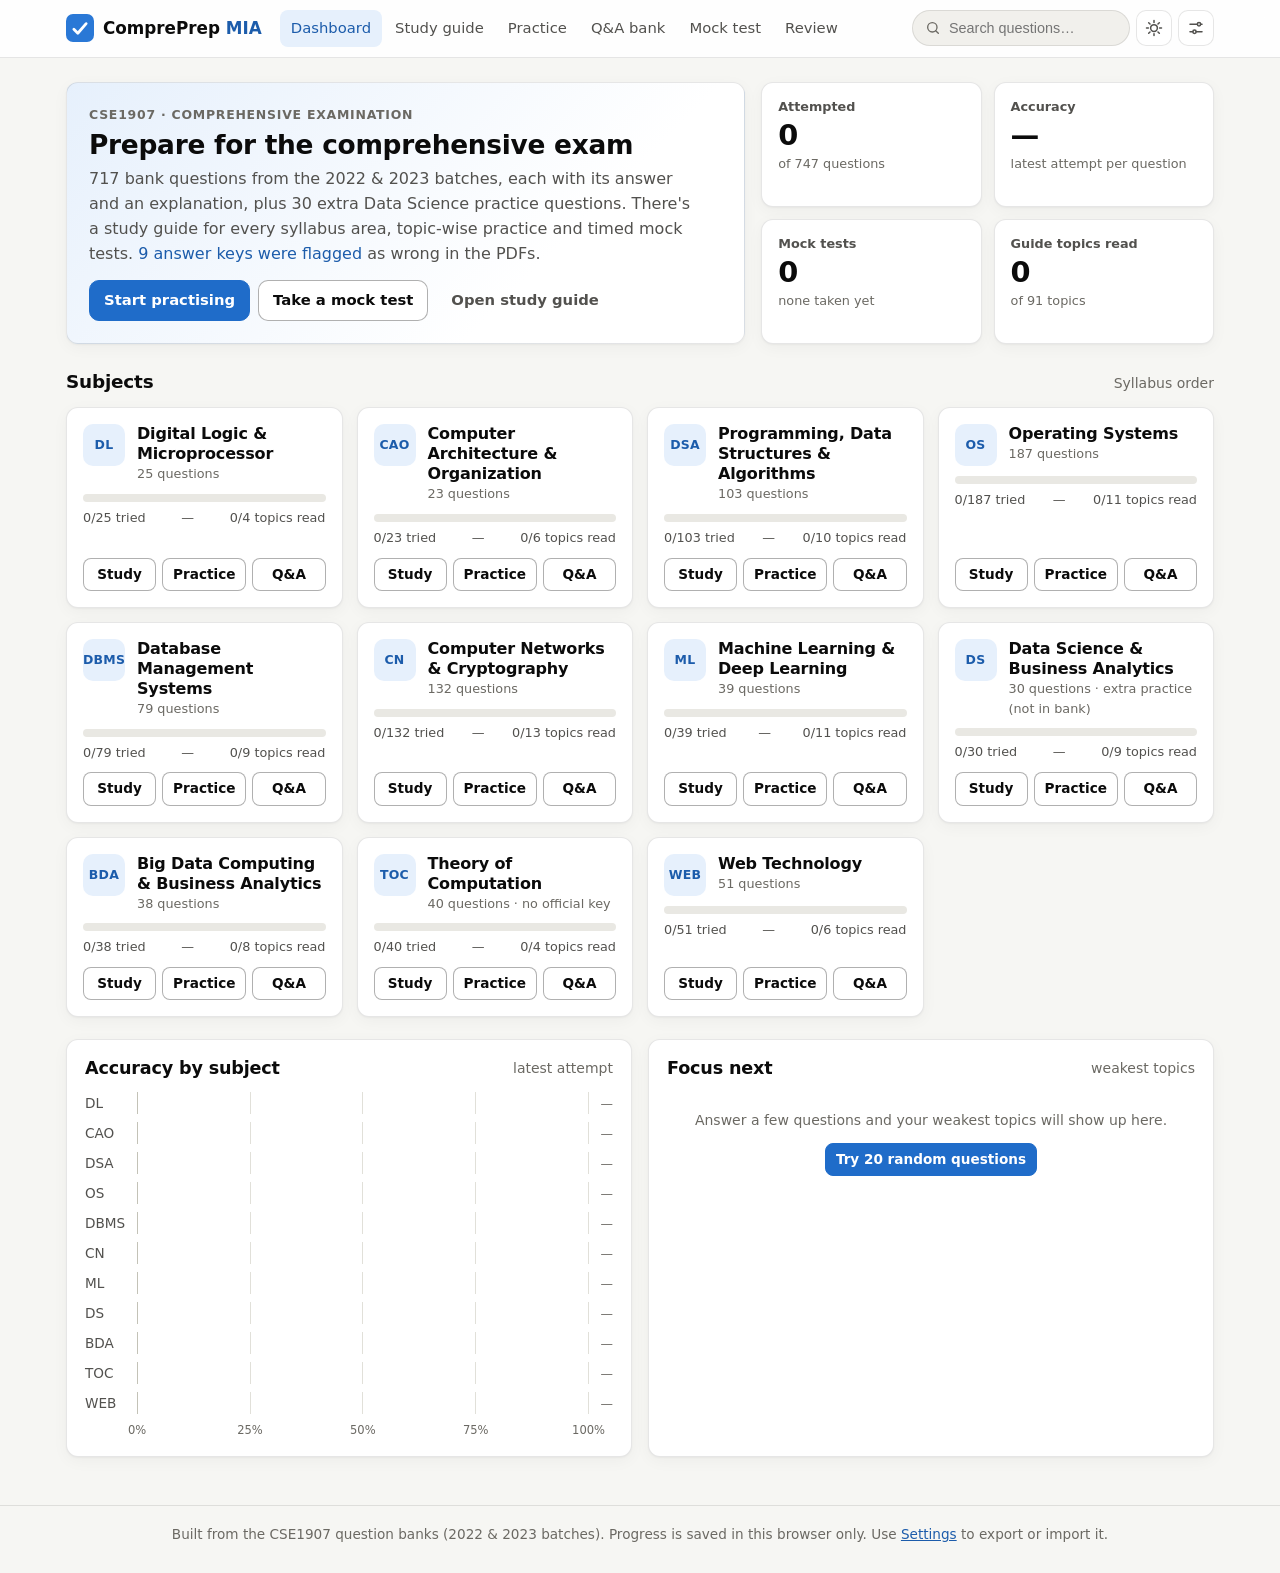
==== index.html @ 234222cb "added index" ====
<!doctype html>
<html lang="en">
<head>
  <meta charset="utf-8">
  <meta name="viewport" content="width=device-width, initial-scale=1">
  <title>ComprePrep MIA</title>
  <meta name="description" content="Study guides, the full question bank with answers and explanations, practice mode and timed mock tests for the CSE1907 Comprehensive Examination.">
  <!-- Fallback redirect if JavaScript is disabled -->
  <meta http-equiv="refresh" content="0; url=website/">
  <link rel="canonical" href="website/">
  <link rel="icon" href="data:image/svg+xml,%3Csvg xmlns='http://www.w3.org/2000/svg' viewBox='0 0 32 32'%3E%3Crect width='32' height='32' rx='7' fill='%232a78d6'/%3E%3Cpath d='M9 17.5l4.5 4.5L23 11' stroke='white' stroke-width='3.2' fill='none' stroke-linecap='round' stroke-linejoin='round'/%3E%3C/svg%3E">
  <script>
    // Relative path so it works at a domain root or under a sub-path; keeps any #/route deep link
    location.replace('website/' + location.search + location.hash);
  </script>
  <style>
    :root { color-scheme: light; --bg: #f6f6f3; --surface: #ffffff; --text: #0b0b0b; --text-2: #52514e; --accent: #1f6cc9; --border: rgba(11, 11, 11, 0.10); }
    @media (prefers-color-scheme: dark) {
      :root { color-scheme: dark; --bg: #0d0d0d; --surface: #1a1a19; --text: #ffffff; --text-2: #c3c2b7; --accent: #86b6ef; --border: rgba(255, 255, 255, 0.10); }
    }
    * { box-sizing: border-box; }
    body { margin: 0; min-height: 100vh; display: grid; place-items: center; padding: 16px; background: var(--bg); color: var(--text);
           font: 16px/1.5 system-ui, -apple-system, "Segoe UI", Roboto, sans-serif; }
    .card { max-width: 420px; width: 100%; text-align: center; background: var(--surface); border: 1px solid var(--border); border-radius: 14px; padding: 28px 24px; }
    .mark { display: inline-flex; margin-bottom: 12px; }
    h1 { font-size: 1.3rem; margin: 0 0 6px; }
    h1 b { color: var(--accent); }
    p { margin: 0 0 16px; color: var(--text-2); }
    a.btn { display: inline-block; padding: 9px 18px; border-radius: 10px; background: #1f6cc9; color: #fff; text-decoration: none; font-weight: 600; }
    a.btn:focus-visible { outline: 2px solid var(--accent); outline-offset: 2px; }
  </style>
</head>
<body>
  <main class="card">
    <span class="mark" aria-hidden="true">
      <svg viewBox="0 0 32 32" width="40" height="40"><rect width="32" height="32" rx="8" fill="#2a78d6"/><path d="M9 17.5l4.5 4.5L23 11" stroke="#fff" stroke-width="3.2" fill="none" stroke-linecap="round" stroke-linejoin="round"/></svg>
    </span>
    <h1>ComprePrep <b>MIA</b></h1>
    <p>Taking you to the study site…</p>
    <a class="btn" href="website/">Open ComprePrep MIA</a>
  </main>
</body>
</html>
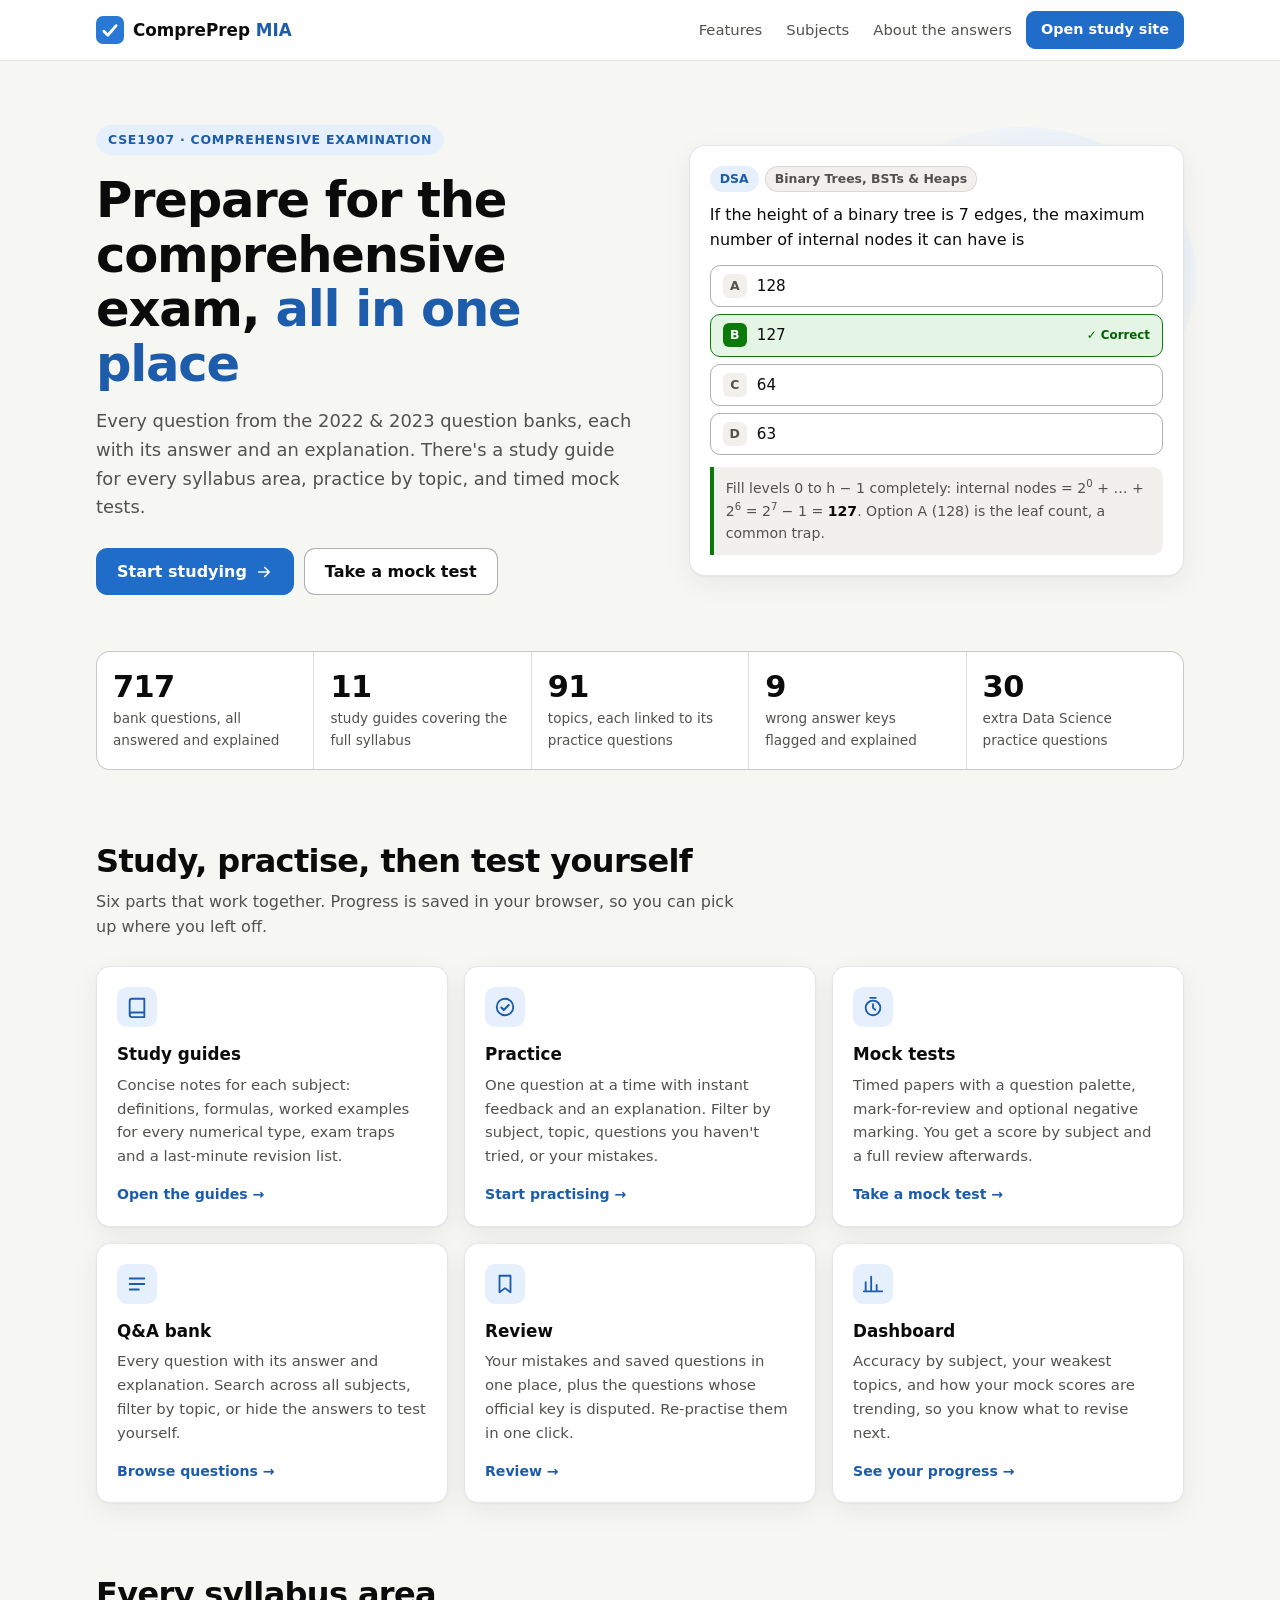
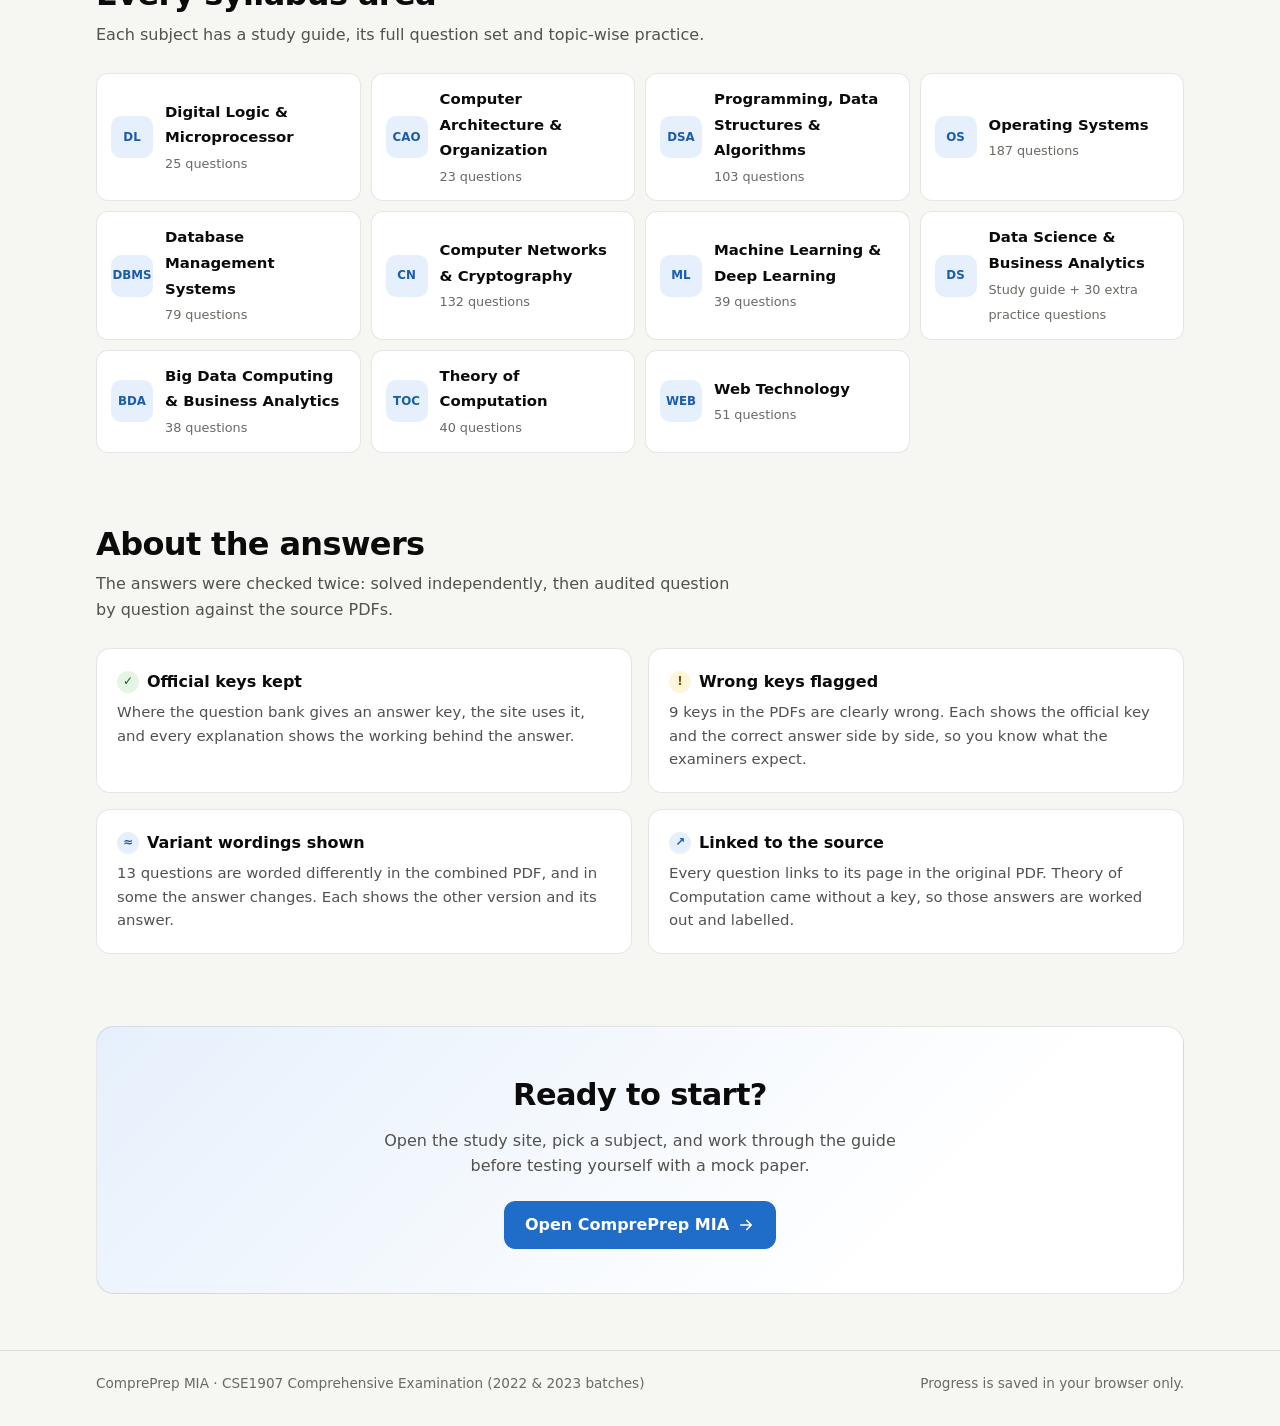
==== commit 26104847: "updates, landing page" ====
--- a/index.html
+++ b/index.html
@@ -4,40 +4,311 @@
   <meta charset="utf-8">
   <meta name="viewport" content="width=device-width, initial-scale=1">
   <title>ComprePrep MIA</title>
-  <meta name="description" content="Study guides, the full question bank with answers and explanations, practice mode and timed mock tests for the CSE1907 Comprehensive Examination.">
-  <!-- Fallback redirect if JavaScript is disabled -->
-  <meta http-equiv="refresh" content="0; url=website/">
-  <link rel="canonical" href="website/">
+  <meta name="description" content="Prepare for the CSE1907 Comprehensive Examination: 717 bank questions with answers and explanations, study guides for every syllabus area, topic-wise practice and timed mock tests.">
   <link rel="icon" href="data:image/svg+xml,%3Csvg xmlns='http://www.w3.org/2000/svg' viewBox='0 0 32 32'%3E%3Crect width='32' height='32' rx='7' fill='%232a78d6'/%3E%3Cpath d='M9 17.5l4.5 4.5L23 11' stroke='white' stroke-width='3.2' fill='none' stroke-linecap='round' stroke-linejoin='round'/%3E%3C/svg%3E">
   <script>
-    // Relative path so it works at a domain root or under a sub-path; keeps any #/route deep link
-    location.replace('website/' + location.search + location.hash);
+    // follow the theme chosen inside the study site, if any
+    try { var t = JSON.parse(localStorage.getItem('compreprep-mia-v1') || '{}'); if (t.settings && (t.settings.theme === 'light' || t.settings.theme === 'dark')) document.documentElement.setAttribute('data-theme', t.settings.theme); } catch (e) {}
   </script>
   <style>
-    :root { color-scheme: light; --bg: #f6f6f3; --surface: #ffffff; --text: #0b0b0b; --text-2: #52514e; --accent: #1f6cc9; --border: rgba(11, 11, 11, 0.10); }
+    :root {
+      color-scheme: light;
+      --bg: #f6f6f3; --surface: #ffffff; --surface-2: #f1f0ec; --border: rgba(11, 11, 11, 0.10); --border-strong: rgba(11, 11, 11, 0.32);
+      --text: #0b0b0b; --text-2: #52514e; --muted: #6b6963;
+      --accent: #2a78d6; --accent-strong: #1f6cc9; --accent-ink: #1c5cab; --accent-soft: #e6f0fc;
+      --good: #0b7a0b; --good-ink: #006300; --good-soft: #e5f5e5; --warn-ink: #7a5000; --warn-soft: #fff5db;
+      --shadow: 0 1px 2px rgba(11, 11, 11, 0.04), 0 8px 28px rgba(11, 11, 11, 0.06);
+      --font: system-ui, -apple-system, "Segoe UI", Roboto, "Helvetica Neue", Arial, sans-serif;
+      --mono: ui-monospace, SFMono-Regular, Menlo, Consolas, monospace;
+    }
     @media (prefers-color-scheme: dark) {
-      :root { color-scheme: dark; --bg: #0d0d0d; --surface: #1a1a19; --text: #ffffff; --text-2: #c3c2b7; --accent: #86b6ef; --border: rgba(255, 255, 255, 0.10); }
+      :root:not([data-theme="light"]) {
+        color-scheme: dark;
+        --bg: #0d0d0d; --surface: #1a1a19; --surface-2: #232321; --border: rgba(255, 255, 255, 0.10); --border-strong: rgba(255, 255, 255, 0.28);
+        --text: #ffffff; --text-2: #c3c2b7; --muted: #98968f;
+        --accent: #3987e5; --accent-strong: #2f6fc0; --accent-ink: #86b6ef; --accent-soft: #14273f;
+        --good-ink: #4cc94c; --good-soft: #10260f; --warn-ink: #fac454; --warn-soft: #2e2410;
+        --shadow: 0 1px 2px rgba(0, 0, 0, 0.3);
+      }
     }
+    :root[data-theme="dark"] {
+      color-scheme: dark;
+      --bg: #0d0d0d; --surface: #1a1a19; --surface-2: #232321; --border: rgba(255, 255, 255, 0.10); --border-strong: rgba(255, 255, 255, 0.28);
+      --text: #ffffff; --text-2: #c3c2b7; --muted: #98968f;
+      --accent: #3987e5; --accent-strong: #2f6fc0; --accent-ink: #86b6ef; --accent-soft: #14273f;
+      --good-ink: #4cc94c; --good-soft: #10260f; --warn-ink: #fac454; --warn-soft: #2e2410;
+      --shadow: 0 1px 2px rgba(0, 0, 0, 0.3);
+    }
+
     * { box-sizing: border-box; }
-    body { margin: 0; min-height: 100vh; display: grid; place-items: center; padding: 16px; background: var(--bg); color: var(--text);
-           font: 16px/1.5 system-ui, -apple-system, "Segoe UI", Roboto, sans-serif; }
-    .card { max-width: 420px; width: 100%; text-align: center; background: var(--surface); border: 1px solid var(--border); border-radius: 14px; padding: 28px 24px; }
-    .mark { display: inline-flex; margin-bottom: 12px; }
-    h1 { font-size: 1.3rem; margin: 0 0 6px; }
-    h1 b { color: var(--accent); }
-    p { margin: 0 0 16px; color: var(--text-2); }
-    a.btn { display: inline-block; padding: 9px 18px; border-radius: 10px; background: #1f6cc9; color: #fff; text-decoration: none; font-weight: 600; }
-    a.btn:focus-visible { outline: 2px solid var(--accent); outline-offset: 2px; }
+    html { -webkit-text-size-adjust: 100%; }
+    body { margin: 0; background: var(--bg); color: var(--text); font: 16px/1.6 var(--font); overflow-x: hidden; }
+    a { color: var(--accent-ink); text-decoration: none; }
+    a:hover { text-decoration: underline; }
+    :focus-visible { outline: 2px solid var(--accent); outline-offset: 2px; }
+    .wrap { max-width: 1120px; margin: 0 auto; padding: 0 16px; }
+
+    /* header */
+    header { position: sticky; top: 0; z-index: 10; background: color-mix(in srgb, var(--surface) 88%, transparent); backdrop-filter: blur(10px); -webkit-backdrop-filter: blur(10px); border-bottom: 1px solid var(--border); }
+    .bar { display: flex; align-items: center; justify-content: space-between; gap: 12px; height: 60px; }
+    .brand { display: flex; align-items: center; gap: 9px; font-weight: 650; font-size: 1.05rem; color: var(--text); }
+    .brand:hover { text-decoration: none; }
+    .brand b { color: var(--accent-ink); }
+    .bar nav { display: flex; align-items: center; gap: 4px; }
+    .bar nav a.lnk { color: var(--text-2); padding: 6px 10px; border-radius: 8px; font-size: .925rem; font-weight: 500; }
+    .bar nav a.lnk:hover { background: var(--surface-2); color: var(--text); text-decoration: none; }
+    @media (max-width: 720px) { .bar nav a.lnk { display: none; } }
+
+    /* buttons */
+    .btn { display: inline-flex; align-items: center; justify-content: center; gap: 8px; min-height: 44px; padding: 10px 20px; border-radius: 11px; font-weight: 600; font-size: 1rem; border: 1px solid var(--border-strong); background: var(--surface); color: var(--text); white-space: nowrap; transition: background .12s, transform .12s; }
+    .btn:hover { text-decoration: none; background: var(--surface-2); }
+    .btn.primary { background: var(--accent-strong); border-color: var(--accent-strong); color: #fff; }
+    .btn.primary:hover { background: color-mix(in srgb, var(--accent-strong) 86%, black); }
+    .btn.sm { min-height: 36px; padding: 6px 14px; font-size: .9rem; border-radius: 9px; }
+    .btn svg { flex: none; }
+
+    /* hero */
+    .hero { display: grid; grid-template-columns: minmax(0, 1.1fr) minmax(0, 1fr); gap: 48px; align-items: center; padding: 64px 0 48px; }
+    @media (max-width: 900px) { .hero { grid-template-columns: minmax(0, 1fr); gap: 32px; padding: 40px 0 32px; } }
+    .eyebrow { display: inline-flex; align-items: center; gap: 8px; font-size: .78rem; font-weight: 650; letter-spacing: .06em; text-transform: uppercase; color: var(--accent-ink); background: var(--accent-soft); padding: 5px 12px; border-radius: 999px; margin-bottom: 18px; }
+    .hero h1 { font-size: clamp(2rem, 4.6vw, 3.1rem); line-height: 1.1; letter-spacing: -0.025em; margin: 0 0 16px; }
+    .hero h1 span { color: var(--accent-ink); }
+    .lede { font-size: 1.12rem; color: var(--text-2); margin: 0 0 26px; max-width: 54ch; }
+    .cta { display: flex; gap: 10px; flex-wrap: wrap; }
+    .welcome { margin-top: 18px; font-size: .9rem; color: var(--text-2); display: none; }
+    .welcome.on { display: block; }
+    .welcome b { color: var(--text); }
+
+    /* sample card */
+    .preview { position: relative; }
+    .preview::before { content: ""; position: absolute; inset: -18px -12px auto auto; width: 70%; height: 70%; background: radial-gradient(circle at 70% 30%, var(--accent-soft), transparent 70%); z-index: 0; border-radius: 50%; }
+    .qcard { position: relative; z-index: 1; background: var(--surface); border: 1px solid var(--border); border-radius: 16px; box-shadow: var(--shadow); padding: 20px; }
+    .qhead { display: flex; gap: 6px; align-items: center; flex-wrap: wrap; margin-bottom: 10px; font-size: .78rem; }
+    .chip { font-weight: 650; padding: 2px 9px; border-radius: 999px; background: var(--surface-2); color: var(--text-2); border: 1px solid var(--border); }
+    .chip.s { background: var(--accent-soft); color: var(--accent-ink); border-color: transparent; }
+    .qtext { font-size: 1rem; margin: 0 0 12px; }
+    .opt { display: flex; align-items: center; gap: 10px; padding: 8px 12px; border: 1.5px solid var(--border-strong); border-radius: 10px; margin-bottom: 7px; font-size: .95rem; }
+    .opt .L { width: 24px; height: 24px; border-radius: 6px; display: grid; place-items: center; font-weight: 700; font-size: .78rem; background: var(--surface-2); color: var(--text-2); flex: none; }
+    .opt.ok { border-color: var(--good); background: var(--good-soft); }
+    .opt.ok .L { background: var(--good); color: #fff; }
+    .opt .tag { margin-left: auto; font-size: .74rem; font-weight: 650; color: var(--good-ink); }
+    .explain { margin-top: 12px; border-left: 4px solid var(--good); background: var(--surface-2); border-radius: 0 10px 10px 0; padding: 10px 12px; font-size: .88rem; color: var(--text-2); }
+    .explain b { color: var(--text); }
+    .explain sup { font-size: .72em; line-height: 0; }
+
+    /* stats */
+    .stats { display: grid; grid-template-columns: repeat(5, minmax(0, 1fr)); gap: 1px; background: var(--border); border: 1px solid var(--border); border-radius: 14px; overflow: hidden; margin: 8px 0 72px; }
+    .stat { background: var(--surface); padding: 18px 16px; }
+    .stat .v { font-size: 1.9rem; font-weight: 750; line-height: 1.1; letter-spacing: -0.02em; }
+    .stat .k { font-size: .85rem; color: var(--text-2); margin-top: 4px; }
+    @media (max-width: 820px) { .stats { grid-template-columns: repeat(2, minmax(0, 1fr)); } .stat:last-child { grid-column: 1 / -1; } }
+
+    section.block { margin-bottom: 72px; }
+    .sec-head { max-width: 640px; margin-bottom: 26px; }
+    .sec-head h2 { font-size: clamp(1.5rem, 3vw, 2rem); letter-spacing: -0.02em; line-height: 1.2; margin: 0 0 8px; }
+    .sec-head p { margin: 0; color: var(--text-2); }
+
+    /* features */
+    .features { display: grid; grid-template-columns: repeat(3, minmax(0, 1fr)); gap: 16px; }
+    @media (max-width: 900px) { .features { grid-template-columns: repeat(2, minmax(0, 1fr)); } }
+    @media (max-width: 600px) { .features { grid-template-columns: minmax(0, 1fr); } }
+    .feature { display: flex; flex-direction: column; background: var(--surface); border: 1px solid var(--border); border-radius: 14px; padding: 20px; box-shadow: var(--shadow); color: var(--text); transition: border-color .12s, transform .12s; }
+    .feature:hover { text-decoration: none; border-color: var(--accent); transform: translateY(-2px); }
+    .ficon { width: 40px; height: 40px; border-radius: 10px; display: grid; place-items: center; background: var(--accent-soft); color: var(--accent-ink); margin-bottom: 14px; }
+    .feature h3 { margin: 0 0 6px; font-size: 1.05rem; }
+    .feature p { margin: 0 0 14px; color: var(--text-2); font-size: .93rem; flex: 1; }
+    .feature .go { font-size: .88rem; font-weight: 600; color: var(--accent-ink); }
+
+    /* subjects */
+    .subjects { display: grid; grid-template-columns: repeat(auto-fill, minmax(250px, 1fr)); gap: 10px; }
+    .subj { display: flex; align-items: center; gap: 12px; background: var(--surface); border: 1px solid var(--border); border-radius: 12px; padding: 12px 14px; color: var(--text); }
+    .subj:hover { text-decoration: none; border-color: var(--accent); }
+    .mono { flex: none; width: 42px; height: 42px; border-radius: 10px; display: grid; place-items: center; font-weight: 750; font-size: .74rem; background: var(--accent-soft); color: var(--accent-ink); }
+    .subj .n { font-weight: 600; font-size: .93rem; line-height: 1.3; }
+    .subj .d { font-size: .8rem; color: var(--muted); }
+
+    /* trust */
+    .trust { display: grid; grid-template-columns: repeat(2, minmax(0, 1fr)); gap: 16px; }
+    @media (max-width: 760px) { .trust { grid-template-columns: minmax(0, 1fr); } }
+    .tcard { background: var(--surface); border: 1px solid var(--border); border-radius: 14px; padding: 20px; }
+    .tcard h3 { margin: 0 0 6px; font-size: 1rem; display: flex; align-items: center; gap: 8px; }
+    .tcard p { margin: 0; color: var(--text-2); font-size: .93rem; }
+    .dot { width: 22px; height: 22px; border-radius: 50%; display: grid; place-items: center; font-size: .75rem; font-weight: 800; flex: none; }
+    .dot.g { background: var(--good-soft); color: var(--good-ink); }
+    .dot.w { background: var(--warn-soft); color: var(--warn-ink); }
+    .dot.b { background: var(--accent-soft); color: var(--accent-ink); }
+
+    /* final cta */
+    .final { text-align: center; background: linear-gradient(135deg, var(--accent-soft), var(--surface) 75%); border: 1px solid var(--border); border-radius: 18px; padding: 44px 20px; margin-bottom: 56px; }
+    .final h2 { margin: 0 0 8px; font-size: clamp(1.4rem, 3vw, 1.9rem); letter-spacing: -0.02em; }
+    .final p { margin: 0 auto 22px; color: var(--text-2); max-width: 52ch; }
+    .final .cta { justify-content: center; }
+
+    footer { border-top: 1px solid var(--border); color: var(--muted); font-size: .85rem; padding: 22px 0 32px; }
+    footer .wrap { display: flex; justify-content: space-between; gap: 12px; flex-wrap: wrap; }
+
+    @media (prefers-reduced-motion: reduce) { * { transition: none !important; } }
   </style>
 </head>
 <body>
-  <main class="card">
-    <span class="mark" aria-hidden="true">
-      <svg viewBox="0 0 32 32" width="40" height="40"><rect width="32" height="32" rx="8" fill="#2a78d6"/><path d="M9 17.5l4.5 4.5L23 11" stroke="#fff" stroke-width="3.2" fill="none" stroke-linecap="round" stroke-linejoin="round"/></svg>
-    </span>
-    <h1>ComprePrep <b>MIA</b></h1>
-    <p>Taking you to the study site…</p>
-    <a class="btn" href="website/">Open ComprePrep MIA</a>
+  <header>
+    <div class="wrap bar">
+      <a class="brand" href="./" aria-label="ComprePrep MIA">
+        <svg viewBox="0 0 32 32" width="28" height="28" aria-hidden="true"><rect width="32" height="32" rx="8" fill="#2a78d6"/><path d="M9 17.5l4.5 4.5L23 11" stroke="#fff" stroke-width="3.2" fill="none" stroke-linecap="round" stroke-linejoin="round"/></svg>
+        <span>ComprePrep <b>MIA</b></span>
+      </a>
+      <nav aria-label="Sections">
+        <a class="lnk" href="#features">Features</a>
+        <a class="lnk" href="#subjects">Subjects</a>
+        <a class="lnk" href="#answers">About the answers</a>
+        <a class="btn primary sm" href="website/">Open study site</a>
+      </nav>
+    </div>
+  </header>
+
+  <main class="wrap">
+    <section class="hero">
+      <div>
+        <div class="eyebrow">CSE1907 · Comprehensive Examination</div>
+        <h1>Prepare for the comprehensive exam, <span>all in one place</span></h1>
+        <p class="lede">Every question from the 2022 &amp; 2023 question banks, each with its answer and an explanation. There's a study guide for every syllabus area, practice by topic, and timed mock tests.</p>
+        <div class="cta">
+          <a class="btn primary" href="website/">Start studying
+            <svg viewBox="0 0 24 24" width="18" height="18" aria-hidden="true"><path d="M5 12h14M13 6l6 6-6 6" stroke="currentColor" stroke-width="2.2" fill="none" stroke-linecap="round" stroke-linejoin="round"/></svg>
+          </a>
+          <a class="btn" href="website/#/mock">Take a mock test</a>
+        </div>
+        <p class="welcome" id="welcome"></p>
+      </div>
+
+      <div class="preview" aria-hidden="true">
+        <div class="qcard">
+          <div class="qhead"><span class="chip s">DSA</span><span class="chip">Binary Trees, BSTs &amp; Heaps</span></div>
+          <p class="qtext">If the height of a binary tree is 7 edges, the maximum number of internal nodes it can have is</p>
+          <div class="opt"><span class="L">A</span>128</div>
+          <div class="opt ok"><span class="L">B</span>127<span class="tag">✓ Correct</span></div>
+          <div class="opt"><span class="L">C</span>64</div>
+          <div class="opt"><span class="L">D</span>63</div>
+          <div class="explain">Fill levels 0 to h − 1 completely: internal nodes = 2<sup>0</sup> + … + 2<sup>6</sup> = 2<sup>7</sup> − 1 = <b>127</b>. Option A (128) is the leaf count, a common trap.</div>
+        </div>
+      </div>
+    </section>
+
+    <div class="stats" role="list">
+      <div class="stat" role="listitem"><div class="v">717</div><div class="k">bank questions, all answered and explained</div></div>
+      <div class="stat" role="listitem"><div class="v">11</div><div class="k">study guides covering the full syllabus</div></div>
+      <div class="stat" role="listitem"><div class="v">91</div><div class="k">topics, each linked to its practice questions</div></div>
+      <div class="stat" role="listitem"><div class="v">9</div><div class="k">wrong answer keys flagged and explained</div></div>
+      <div class="stat" role="listitem"><div class="v">30</div><div class="k">extra Data Science practice questions</div></div>
+    </div>
+
+    <section class="block" id="features">
+      <div class="sec-head">
+        <h2>Study, practise, then test yourself</h2>
+        <p>Six parts that work together. Progress is saved in your browser, so you can pick up where you left off.</p>
+      </div>
+      <div class="features">
+        <a class="feature" href="website/#/study">
+          <div class="ficon"><svg viewBox="0 0 24 24" width="22" height="22" aria-hidden="true"><path d="M4 5.5A2.5 2.5 0 0 1 6.5 3H20v15H6.5A2.5 2.5 0 0 0 4 20.5zM4 20.5A2.5 2.5 0 0 0 6.5 23H20v-5" fill="none" stroke="currentColor" stroke-width="2" stroke-linejoin="round"/></svg></div>
+          <h3>Study guides</h3>
+          <p>Concise notes for each subject: definitions, formulas, worked examples for every numerical type, exam traps and a last-minute revision list.</p>
+          <span class="go">Open the guides →</span>
+        </a>
+        <a class="feature" href="website/#/practice">
+          <div class="ficon"><svg viewBox="0 0 24 24" width="22" height="22" aria-hidden="true"><circle cx="12" cy="12" r="9" fill="none" stroke="currentColor" stroke-width="2"/><path d="M8 12.5l2.7 2.7L16 9.8" fill="none" stroke="currentColor" stroke-width="2.2" stroke-linecap="round" stroke-linejoin="round"/></svg></div>
+          <h3>Practice</h3>
+          <p>One question at a time with instant feedback and an explanation. Filter by subject, topic, questions you haven't tried, or your mistakes.</p>
+          <span class="go">Start practising →</span>
+        </a>
+        <a class="feature" href="website/#/mock">
+          <div class="ficon"><svg viewBox="0 0 24 24" width="22" height="22" aria-hidden="true"><circle cx="12" cy="13" r="8" fill="none" stroke="currentColor" stroke-width="2"/><path d="M12 9v4l2.5 2M9 2h6" fill="none" stroke="currentColor" stroke-width="2" stroke-linecap="round"/></svg></div>
+          <h3>Mock tests</h3>
+          <p>Timed papers with a question palette, mark-for-review and optional negative marking. You get a score by subject and a full review afterwards.</p>
+          <span class="go">Take a mock test →</span>
+        </a>
+        <a class="feature" href="website/#/bank">
+          <div class="ficon"><svg viewBox="0 0 24 24" width="22" height="22" aria-hidden="true"><path d="M4 6h16M4 12h16M4 18h10" fill="none" stroke="currentColor" stroke-width="2" stroke-linecap="round"/></svg></div>
+          <h3>Q&amp;A bank</h3>
+          <p>Every question with its answer and explanation. Search across all subjects, filter by topic, or hide the answers to test yourself.</p>
+          <span class="go">Browse questions →</span>
+        </a>
+        <a class="feature" href="website/#/review">
+          <div class="ficon"><svg viewBox="0 0 24 24" width="22" height="22" aria-hidden="true"><path d="M6 3h12v18l-6-4.5L6 21z" fill="none" stroke="currentColor" stroke-width="2" stroke-linejoin="round"/></svg></div>
+          <h3>Review</h3>
+          <p>Your mistakes and saved questions in one place, plus the questions whose official key is disputed. Re-practise them in one click.</p>
+          <span class="go">Review →</span>
+        </a>
+        <a class="feature" href="website/">
+          <div class="ficon"><svg viewBox="0 0 24 24" width="22" height="22" aria-hidden="true"><path d="M4 20V10M10 20V4M16 20v-7M22 20H2" fill="none" stroke="currentColor" stroke-width="2" stroke-linecap="round"/></svg></div>
+          <h3>Dashboard</h3>
+          <p>Accuracy by subject, your weakest topics, and how your mock scores are trending, so you know what to revise next.</p>
+          <span class="go">See your progress →</span>
+        </a>
+      </div>
+    </section>
+
+    <section class="block" id="subjects">
+      <div class="sec-head">
+        <h2>Every syllabus area</h2>
+        <p>Each subject has a study guide, its full question set and topic-wise practice.</p>
+      </div>
+      <div class="subjects">
+        <a class="subj" href="website/#/study/dl"><span class="mono">DL</span><span><span class="n">Digital Logic &amp; Microprocessor</span><br><span class="d">25 questions</span></span></a>
+        <a class="subj" href="website/#/study/cao"><span class="mono">CAO</span><span><span class="n">Computer Architecture &amp; Organization</span><br><span class="d">23 questions</span></span></a>
+        <a class="subj" href="website/#/study/dsa"><span class="mono">DSA</span><span><span class="n">Programming, Data Structures &amp; Algorithms</span><br><span class="d">103 questions</span></span></a>
+        <a class="subj" href="website/#/study/os"><span class="mono">OS</span><span><span class="n">Operating Systems</span><br><span class="d">187 questions</span></span></a>
+        <a class="subj" href="website/#/study/dbms"><span class="mono">DBMS</span><span><span class="n">Database Management Systems</span><br><span class="d">79 questions</span></span></a>
+        <a class="subj" href="website/#/study/cn"><span class="mono">CN</span><span><span class="n">Computer Networks &amp; Cryptography</span><br><span class="d">132 questions</span></span></a>
+        <a class="subj" href="website/#/study/ml"><span class="mono">ML</span><span><span class="n">Machine Learning &amp; Deep Learning</span><br><span class="d">39 questions</span></span></a>
+        <a class="subj" href="website/#/study/ds"><span class="mono">DS</span><span><span class="n">Data Science &amp; Business Analytics</span><br><span class="d">Study guide + 30 extra practice questions</span></span></a>
+        <a class="subj" href="website/#/study/bigdata"><span class="mono">BDA</span><span><span class="n">Big Data Computing &amp; Business Analytics</span><br><span class="d">38 questions</span></span></a>
+        <a class="subj" href="website/#/study/toc"><span class="mono">TOC</span><span><span class="n">Theory of Computation</span><br><span class="d">40 questions</span></span></a>
+        <a class="subj" href="website/#/study/web"><span class="mono">WEB</span><span><span class="n">Web Technology</span><br><span class="d">51 questions</span></span></a>
+      </div>
+    </section>
+
+    <section class="block" id="answers">
+      <div class="sec-head">
+        <h2>About the answers</h2>
+        <p>The answers were checked twice: solved independently, then audited question by question against the source PDFs.</p>
+      </div>
+      <div class="trust">
+        <div class="tcard"><h3><span class="dot g">✓</span>Official keys kept</h3><p>Where the question bank gives an answer key, the site uses it, and every explanation shows the working behind the answer.</p></div>
+        <div class="tcard"><h3><span class="dot w">!</span>Wrong keys flagged</h3><p>9 keys in the PDFs are clearly wrong. Each shows the official key and the correct answer side by side, so you know what the examiners expect.</p></div>
+        <div class="tcard"><h3><span class="dot b">≈</span>Variant wordings shown</h3><p>13 questions are worded differently in the combined PDF, and in some the answer changes. Each shows the other version and its answer.</p></div>
+        <div class="tcard"><h3><span class="dot b">↗</span>Linked to the source</h3><p>Every question links to its page in the original PDF. Theory of Computation came without a key, so those answers are worked out and labelled.</p></div>
+      </div>
+    </section>
+
+    <section class="final">
+      <h2>Ready to start?</h2>
+      <p>Open the study site, pick a subject, and work through the guide before testing yourself with a mock paper.</p>
+      <div class="cta">
+        <a class="btn primary" href="website/">Open ComprePrep MIA
+          <svg viewBox="0 0 24 24" width="18" height="18" aria-hidden="true"><path d="M5 12h14M13 6l6 6-6 6" stroke="currentColor" stroke-width="2.2" fill="none" stroke-linecap="round" stroke-linejoin="round"/></svg>
+        </a>
+      </div>
+    </section>
   </main>
+
+  <footer>
+    <div class="wrap">
+      <span>ComprePrep MIA · CSE1907 Comprehensive Examination (2022 &amp; 2023 batches)</span>
+      <span>Progress is saved in your browser only.</span>
+    </div>
+  </footer>
+
+  <script>
+    // returning visitors: show a short progress line read from the study site's saved data
+    try {
+      var d = JSON.parse(localStorage.getItem('compreprep-mia-v1') || '{}');
+      var n = d.att ? Object.keys(d.att).length : 0, m = Array.isArray(d.mocks) ? d.mocks.length : 0;
+      if (n || m) {
+        var el = document.getElementById('welcome');
+        el.innerHTML = 'Welcome back: <b>' + n + '</b> question' + (n === 1 ? '' : 's') + ' attempted' + (m ? ' · <b>' + m + '</b> mock test' + (m === 1 ? '' : 's') : '') + '. <a href="website/">Continue →</a>';
+        el.classList.add('on');
+      }
+    } catch (e) {}
+  </script>
 </body>
 </html>
